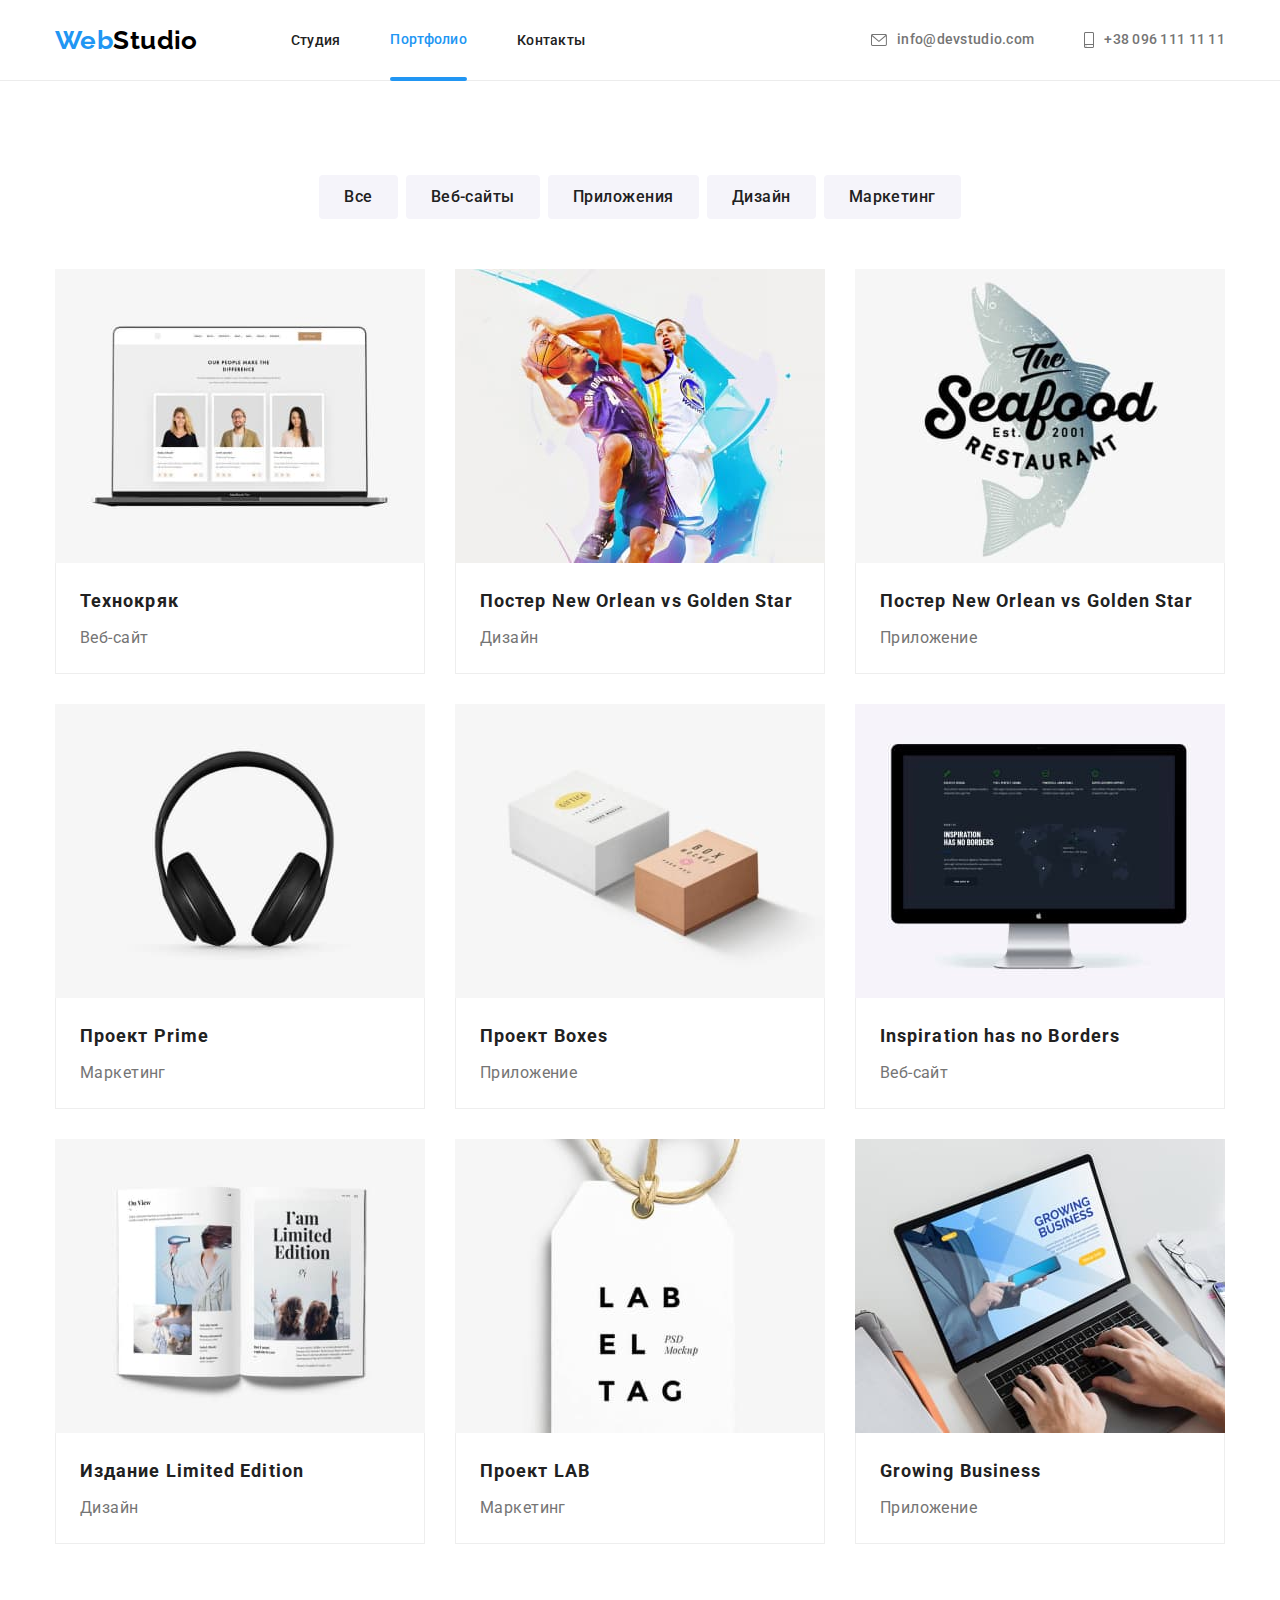
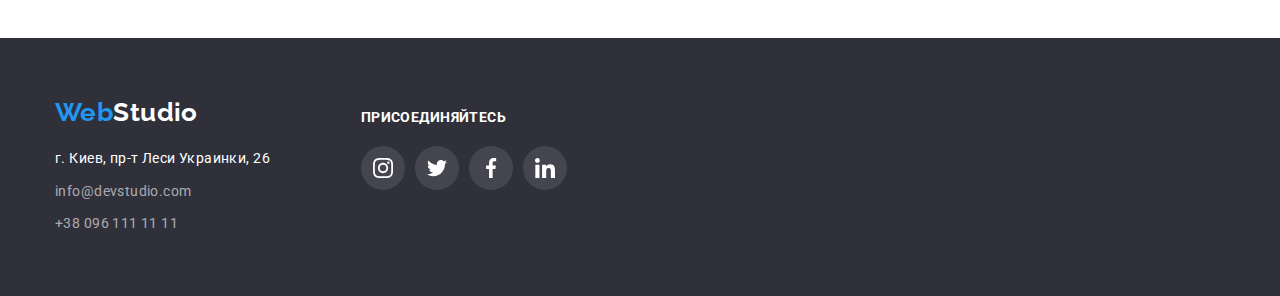
==== portfolio.html @ 16b224b0 "Скопійована домашня робота № 5" ====
<!DOCTYPE html>
<html lang="en">
<head>
    <meta charset="UTF-8">
    <meta http-equiv="X-UA-Compatible" content="IE=edge">
    <meta name="viewport" content="width=device-width, initial-scale=1.0">
    <title>Portfolio</title>
    <link rel="preconnect" href="https://fonts.googleapis.com">
    <link rel="preconnect" href="https://fonts.gstatic.com" crossorigin>
    <link href="https://fonts.googleapis.com/css2?family=Raleway:wght@700&family=Roboto:wght@400;500;700;900&display=swap"
          rel="stylesheet">
    <link rel="stylesheet" href="https://cdnjs.cloudflare.com/ajax/libs/modern-normalize/1.1.0/modern-normalize.min.css">
    <link rel="stylesheet" href="./css/styles.css">
</head>
<body>
    <!-- Шапка -->
    <Header class="header">
        <div class="container main-nav">
            <nav class="nav">
                <a href="./index.html" class="logo-accent">
                    Web<span class="logo-header">Studio</span>
                </a>
                <ul class="site-nav list">
                    <li class="item">
                        <a href="./index.html" class="link">Студия</a>
                    </li>
                    <li class="item">
                        <a href="" class="link current">Портфолио</a>
                    </li>
                    <li class="item">
                        <a href="" class="link">Контакты</a>
                    </li>
                </ul>
            </nav>
    
            <ul class="contacts list">
                <li class="item">
                    <a href="mailto:info@devstudio.com" class="contact link">
                        <svg class="contact-icon" aria-hidden="true" width="16" height="12">
                            <use href="./images/icons.svg#icon-envelope"></use>
                        </svg>
                        info@devstudio.com
                    </a>
                </li>
                <li class="item">
                    <a href="tel:+380961111111" class="contact link">
                        <svg class="contact-icon" aria-hidden="true" width="10" height="16">
                            <use href="./images/icons.svg#icon-smartphone"></use>
                        </svg>
                        +38 096 111 11 11
                    </a>
                </li>
            </ul>
        </div>
    </Header>

    <!-- Главное -->
    <main>
        <section class="projects-section">
           <div class="container">
                <h1 class="section-title-hidden">Проекты</h1>
                <ul class="radio-buttons list">
                    <li class="item">
                        <button type="button" class="radio-button">Все</button>
                    </li>
                    <li class="item">
                        <button type="button" class="radio-button">Веб-сайты</button>
                    </li>
                    <li class="item">
                        <button type="button" class="radio-button">Приложения</button>
                    </li>
                    <li class="item">
                        <button type="button" class="radio-button">Дизайн</button>
                    </li>
                    <li class="item">
                        <button type="button" class="radio-button">Маркетинг</button>
                    </li>
                </ul>
                <ul class="projects list">
                    <li class="item">
                        <a href="" class="link">
                            <div class="project-wrap">
                                <div class="project-overlay">
                                    <p class="project-overlay-description">
                                        Ресурс предлагает комплексные предложения с разным уровнем функционала и сервисов. Все это позволит 
                                        посетителю получить исчерпывающие сведения о компании или частном лице.
                                    </p>
                                </div>
                                <img src="./images/tehnokryak.jpg" alt="Фото сайта, на котором размещены фотографии трех людей" class="img">
                            </div>
                            <div class="project-description">
                                <H2 class="title">Технокряк</H2>
                                <p class="project">Веб-сайт</p>
                            </div>
                        </a>
                    </li>
                    <li class="item">
                        <a href="" class="link">
                            <div class="project-wrap">
                                <img src="./images/new-orlean-vs-golden-star.jpg" alt="Рисунок двух баскетболистов с мячом" class="img">
                                <div class="project-overlay">
                                    <p class="project-overlay-description">
                                        Ресурс предлагает комплексные предложения с разным уровнем функционала и сервисов. Все это позволит 
                                        посетителю получить исчерпывающие сведения о компании или частном лице.
                                    </p>
                                </div>
                            </div>
                            <div class="project-description">
                                <H2 class="title">Постер New Orlean vs Golden Star</H2>
                                <p class="project">Дизайн</p>
                            </div>
                        </a>
                    </li>
                    <li class="item">
                        <a href="" class="link">
                            <div class="project-wrap">
                                <img src="./images/seafood.jpg" alt="Логотип ресторана морепродуктов" class="img">
                                <div class="project-overlay">
                                    <p class="project-overlay-description">
                                        Ресурс предлагает комплексные предложения с разным уровнем функционала и сервисов. Все это позволит 
                                        посетителю получить исчерпывающие сведения о компании или частном лице.
                                    </p>
                                </div>
                            </div>
                            <div class="project-description">
                                <H2 class="title">Постер New Orlean vs Golden Star</H2>
                                <p class="project">Приложение</p>
                            </div>
                        </a>
                    </li>
                    <li class="item">
                        <a href="" class="link">
                            <div class="project-wrap">
                                <img src="./images/prime.jpg" alt="Наушники" class="img">
                                <div class="project-overlay">
                                    <p class="project-overlay-description">
                                        Ресурс предлагает комплексные предложения с разным уровнем функционала и сервисов. Все это позволит 
                                        посетителю получить исчерпывающие сведения о компании или частном лице.
                                    </p>
                                </div>
                            </div>
                            <div class="project-description">
                                <H2 class="title">Проект Prime</H2>
                                <p class="project">Маркетинг</p>
                            </div>
                        </a>
                    </li>
                    <li class="item">
                        <a href="" class="link">
                            <div class="project-wrap">
                                <img src="./images/boxes.jpg" alt="Две симпатичные коробки" class="img">
                                <div class="project-overlay">
                                    <p class="project-overlay-description">
                                        Ресурс предлагает комплексные предложения с разным уровнем функционала и сервисов. Все это позволит посетителю 
                                        получить исчерпывающие сведения о компании или частном лице.
                                    </p>
                                </div>
                            </div>
                            <div class="project-description">
                                <H2 class="title">Проект Boxes</H2>
                                <p class="project">Приложение</p>
                            </div>
                        </a>
                    </li>
                    <li class="item">
                        <a href="" class="link">
                            <div class="project-wrap">
                                <img src="./images/inspiration.jpg" alt="Монитор компьютера" class="img">
                                <div class="project-overlay">
                                    <p class="project-overlay-description">
                                        Ресурс предлагает комплексные предложения с разным уровнем функционала и сервисов. Все это позволит посетителю 
                                        получить исчерпывающие сведения о компании или частном лице.
                                    </p>
                                </div>
                            </div>
                            <div class="project-description">
                                <H2 class="title">Inspiration has no Borders</H2>
                                <p class="project">Веб-сайт</p>
                           </div>
                        </a>
                    </li>
                    <li class="item">
                        <a href="" class="link">
                            <div class="project-wrap">
                                <img src="./images/limited-edition.jpg" alt="Открытый журнал" class="img">
                                <div class="project-overlay">
                                    <p class="project-overlay-description">
                                        Ресурс предлагает комплексные предложения с разным уровнем функционала и сервисов. Все это позволит посетителю
                                        получить исчерпывающие сведения о компании или частном лице.
                                    </p>
                                </div>
                            </div>
                            <div class="project-description">
                                <H2 class="title">Издание Limited Edition</H2>
                                <p class="project">Дизайн</p>
                            </div>
                        </a>
                    </li>
                    <li class="item">
                        <a href="" class="link">
                            <div class="project-wrap">
                                <img src="./images/lab.jpg" alt="Бирка">
                                <div class="project-overlay">
                                    <p class="project-overlay-description">
                                        Ресурс предлагает комплексные предложения с разным уровнем функционала и сервисов. Все это позволит посетителю
                                        получить исчерпывающие сведения о компании или частном лице.
                                    </p>
                                </div>
                            </div>
                            <div class="project-description">
                                <H2 class="title">Проект LAB</H2>
                                <p class="project">Маркетинг</p>
                            </div>
                        </a>
                    </li>
                    <li class="item">
                        <a href="" class="link">
                            <div class="project-wrap">
                                <img src="./images/growing-business.jpg" alt="Работающий ноутбук и руки человека, который на нем работает">
                                <div class="project-overlay">
                                    <p class="project-overlay-description">
                                        Ресурс предлагает комплексные предложения с разным уровнем функционала и сервисов. Все это позволит посетителю
                                        получить исчерпывающие сведения о компании или частном лице.
                                    </p>
                                </div>
                            </div>
                            <div class="project-description">
                                <H2 class="title">Growing Business</H2>
                                <p class="project">Приложение</p>
                            </div>
                        </a>
                    </li>
                </ul>
           </div>
        </section>
    </main>   
    
    <!-- Подвал -->
    <footer class="footer">
        <div class="container">
            <div class="footer-contacts">
                <a href="" class="logo-accent">
                    Web<span class="logo-footer">Studio</span>
                </a>
                <address class="address">
                    <ul class="list">
                        <li class="address-item">
                            г. Киев, пр-т Леси Украинки, 26
                        </li>
                        <li class="address-item">
                            <a href="mailto:info@devstudio.com" class="link">info@devstudio.com</a>
                        </li>
                        <li class="address-item">
                            <a href="tel:+380961111111" class="link">+38 096 111 11 11</a>
                        </li>
                    </ul>
                </address>
            </div>
            <div class="join-us">
                <h2 class="title">
                    присоединяйтесь
                </h2>
                <ul class="list">
                    <li class="social-item">
                        <a class="social-link" href="#">
                            <svg class="social-icon" aria-label="Ссылка на Instagram" width="20" height="20">
                                <use href="./images/icons.svg#icon-instagram"></use>
                            </svg>
                        </a>
                    </li>
                    <li class="social-item">
                        <a class="social-link" href="#">
                            <svg class="social-icon" aria-label="Ссылка на Twitter" width="20" height="20">
                                <use href="./images/icons.svg#icon-twitter"></use>
                            </svg>
                        </a>
                    </li>
                    <li class="social-item">
                        <a class="social-link" href="#">
                            <svg class="social-icon" aria-label="Ссылка на Facebook" width="20" height="20">
                                <use href="./images/icons.svg#icon-facebook"></use>
                            </svg>
                        </a>
                    </li>
                    <li class="social-item">
                        <a class="social-link" href="#">
                            <svg class="social-icon" aria-label="Ссылка на Linkedin" width="20" height="20">
                                <use href="./images/icons.svg#icon-linkedin"></use>
                            </svg>
                        </a>
                    </li>
                </ul>
            </div>

        </div>
    </footer>
</body>
</html>
---- css/styles.css ----
:root { 
    --primary-color: #757575;
    --secondary-color: #212121;
    --accent-color: #2196F3;
    --background-primary-color: #2F303A;
    --background-secondary-color: #F5F4FA;
    --white-color: #ffffff;
    --font-family: Roboto;
}
*,
*::after,
*::before {
    box-sizing: border-box;
}
body {
    background-color: var(--white-color);
    color: var(--primary-color);
    font-family: var(--font-family), sana-serif;
    font-size: 14px;
    letter-spacing: 0.03em;
}
h1,
h2,
h3,
h4,
h5,
h6,
p {
    margin-top: 0;
}
.list {
    padding: 0;
    margin: 0;
    list-style: none;
}
.link {
    text-decoration: none;
    color: inherit;
}
img {
    display: block;
    max-width: 100%;
    height: auto;
}
address {
    font-style: normal;
}

/* Шапка */
.main-nav {
    display: flex;
    align-items: center;
}
.nav {
    display: flex;
    align-items: center;
}
.logo-accent {
    margin-right: 93px;
    color: var(--accent-color);
    font-family: Raleway;
    font-weight: 700;
    font-size: 26px;
    line-height: 1.1;
    text-decoration: none;
}
.logo-header {
    color: #000000;
}
.site-nav {
    display: flex;
    align-items: center;
}
.contacts {
    display: flex;
    align-items: center;
    margin-left: auto;
}
.site-nav .item + .item,
.contacts .item + .item{
    margin-left: 50px;
}
.site-nav .link,
.contacts .link {
    padding-top: 32px;
    padding-bottom: 32px;

    font-weight: 500;
    line-height: 1.14;
    letter-spacing: 0.02em;
}
.site-nav .link {
    color: var(--secondary-color);
    transition-property: color;
    transition-duration: 250ms;
    transition-timing-function: cubic-bezier(0.4, 0, 0.2, 1);
}
.current {
    position: relative;
    display: flex;
}
.current::after {
    content: '';  
    position: absolute;
    bottom: -1px;
    width: 100%;
    height: 4px;
    border-radius: 2px;  
    background-color: #2196F3;
} 
.contact-icon {
    margin-right: 10px;
    fill: var(--primary-color);
    transition-property: fill;
    transition-timing-function: cubic-bezier(0.4, 0, 0.2, 1);
    transition-duration: 250ms;
}
.contact.link {
    display: flex;
    align-items: center;
    color: var(--primary-color);
    transition-property: color;
    transition-timing-function: cubic-bezier(0.4, 0, 0.2, 1);
    transition-duration: 250ms;
}
.header .link:hover,
.header .link:focus,
.header .link.current {
    color: var(--accent-color);
}
.contact:hover .contact-icon,
.contact:focus .contact-icon {
    fill: var(--accent-color);
}
.header {
    border-bottom: 1px solid #ECECEC;
}

/* Главное */
.features-section,
.team-section,
.clients-section,
.projects-section {
    padding-top: 94px;
    padding-bottom: 94px;
}
.works-section {
    padding-bottom: 94px;
}
.container {
    margin-left: auto;
    margin-right: auto;
    padding-left: 15px;
    padding-right: 15px;
    width: 1200px;
}

/* Главный герой */
.hero-section {
    max-width: 1600px;
    height: 600px;
    margin-left: auto;
    margin-right: auto;
    padding-top: 200px;
    padding-bottom: 200px;
    text-align:center;

    background-color: var(--background-primary-color);  
    background-image:linear-gradient( 
        rgba(47, 48, 58, 0.4), 
        rgba(47, 48, 58, 0.4)),
        url(../images/hero-image.jpg);
    background-repeat: no-repeat;
    background-position: center;
    background-size: cover;
}
.hero-section .title {
    margin-top: 0;
    margin-bottom: 30px;
    
    color: var(--white-color);
    font-weight: 900;
    font-size: 44px;
    line-height: 1.36;
    letter-spacing: 0.06em;
    text-transform: uppercase;
}
.button {
    border-radius: 4px;
    padding: 10px 32px;
    min-width: 200px;
    border: solid transparent;
    
    color: #FFFFFF;
    background-color: var(--accent-color);
    font-family: inherit;
    font-weight: 700;
    font-size: 16px;
    line-height: 2;
    letter-spacing: 0.06em; 
    cursor: pointer;
}

/* Особенности */
.section-title-hidden {
    display: none;
}
.features,
.works,
.team {
    display: flex;
    flex-wrap: wrap;
}
.features .item:not(:last-child),
.works .item:not(:last-child),
.team .item:not(:last-child) {
    margin-right: 30px;
}
.features .item {
    width: calc((100% - 90px) / 4);
}
.feature-icon-wrapper {
    display: block;
    width: 270px;
    height: 120px;
    padding: 25px 100px;
    margin-bottom: 30px;
    border-radius: 4px;

    background: #F5F4FA;  
}
.section-title {
    margin-bottom: 50px;
    color: var(--secondary-color);
    font-weight: 700;
    font-size: 36px;
    line-height: 1.17;
    text-align: center;
}
.title {
    color: var(--secondary-color);
}
.features .title {
    margin-bottom: 10px;

    font-size: 14px;
    font-weight: 700;
    line-height: 1.14;
    text-transform: uppercase;
}
.features p {
    margin-bottom: 0;
    line-height: 24px;
}

/* Примеры работ */
.works .item {
    position: relative;
}
.works-type {
    display: flex;
    width: 100%;
    height: 70px;
    margin-bottom: 0;
    justify-content: center;
    align-items: center;
    position: absolute;
    left: 0;
    bottom: 0;
  
    font-size: 14px;
    font-weight: 700;
    text-transform: uppercase;
    color: #FFFFFF;
    background-color: rgba(47, 48, 58, 0.8);
}

/* Команда */
.team-section {
    /* max-width: 1600px; */
    margin-left: auto;
    margin-right: auto;

    background-color: #F5F4FA;
}
.team {
    font-size: 16px;
    line-height: 1.19;   
}
.team .item {
    box-shadow: 0 4px 4px rgba(0, 0, 0, 0.25);
    background-color: var(--white-color);
}
.team .title {  
    margin-top: 0;
    margin-bottom: 10px;

    font-size: 16px;
    font-weight: 500;
}
.team-member {
    padding-top: 30px;
    padding-bottom: 30px;
    text-align: center;
}
.team p {
    margin-bottom: 0;
}
.socials {
    display: flex;
    margin: 16px 32px 0;
    justify-content: space-between;
}
.social-link {
    display: block;
    width: 44px;
    height: 44px;
    padding: 12px;
    border-radius: 50%;  
    background-color: transparent;
    transition-property: background-color;
    transition-timing-function: cubic-bezier(0.4, 0, 0.2, 1);
    transition-duration: 250ms;
}
.social-icon {
    fill: #AFB1B8;
    transition-property: fill;
    transition-timing-function: cubic-bezier(0.4, 0, 0.2, 1);
    transition-duration: 250ms; 
}
.social-link:hover,
.social-link:focus {
    background-color: #2196F3;
}
.social-link:hover .social-icon,
.social-link:focus .social-icon{
    fill: var(--white-color);
}

/* Постоянные клиенты */
.clients {
    display: flex;
    flex-wrap: wrap;
}
.client-link {
    display: flex;
    width: 170px;
    height: 92px;
    justify-content: center;
    align-items: center;
    border: 1px solid #AFB1B8;
    border-radius: 4px;
    transition-property: border-color;
    transition-timing-function: cubic-bezier(0.4, 0, 0.2, 1);
    transition-duration: 250ms;  
}
.clients .item:not(:nth-child(6n)) {
    margin-right: 30px;
}
.clients .item:not(:nth-last-child(-n + 6)) {
    margin-bottom: 15px;
}
.client-icon {
    fill: #AFB1B8;
    transition-property: fill;
    transition-duration: 250ms;
    transition-timing-function: cubic-bezier(0.4, 0, 0.2, 1);
}
.client-link:hover,
.client-link:focus {
    border-color: var(--accent-color);
}
.client-link:hover .client-icon,
.client-link:focus .client-icon {
   fill: var(--accent-color);
}

/* Проекты */
.radio-buttons {
    display: flex;
    justify-content: center;
    margin-bottom: 50px;
}
.radio-buttons .item:not(:last-child) {
    margin-right: 8px;
}
.radio-button {
    border-radius: 4px;
    padding: 6px 22px;
    border: solid transparent;

    color: var(--secondary-color);
    background-color: var(--background-secondary-color);
    box-shadow: none;
    transition: color 250ms cubic-bezier(0.4, 0, 0.2, 1),
                background-color 250ms cubic-bezier(0.4, 0, 0.2, 1),
                box-shadow 250ms cubic-bezier(0.4, 0, 0.2, 1);
    font-family: inherit;
    font-weight: 500;
    font-size: 16px;
    line-height: 1.63;
    text-align: center;
    letter-spacing: 0.03em;
    cursor: pointer;
}
.radio-button:hover,
.radio-button:focus {
    color: var(--white-color);
    background-color: var(--accent-color);
    box-shadow: 0px 3px 1px rgba(0, 0, 0, 0.1), 0px 1px 2px rgba(0, 0, 0, 0.08), 0px 2px 2px rgba(0, 0, 0, 0.12);
}
.projects {
    display: flex;
    flex-wrap: wrap;
}
.projects .item {
    width: calc((100% - 60px) / 3); 
    box-shadow: none;
    transition: box-shadow 250ms cubic-bezier(0.4, 0, 0.2, 1);
}
.projects .item:not(:nth-child(3n)) {
    margin-right: 30px;
}
.projects .item:not(:nth-last-child(-n + 3)) {
    margin-bottom: 30px;
}
.projects .item:hover {
    box-shadow: 0px 1px 1px rgba(0, 0, 0, 0.12), 0px 4px 4px rgba(0, 0, 0, 0.06), 1px 4px 6px rgba(0, 0, 0, 0.16);
}
.project-wrap {
    position: relative;
    overflow: hidden;
}
.project-overlay {
    position: absolute;
    top: 0;
    left: 0;
    width: 100%;
    height: 100%;
    padding: 63px 24px;
    background-color: rgba(33, 150, 243, 0.9);
    transform: translateY(101%);
    transition: 400ms;
}
.projects .item:hover .project-overlay {
    transform: translateY(0);
}
.project-overlay-description {
    font-size: 18px;
    letter-spacing: 0.03em;
    color: #FFFFFF;
    line-height: 28px;
}
.project-description {
    padding: 20px 24px;
    border-right: 1px solid #EEEEEE;
    border-bottom: 1px solid #EEEEEE;
    border-left: 1px solid #EEEEEE;
}
.projects .title{
    margin-bottom: 4px;
    
    font-weight: 700;
    font-size: 18px;
    line-height: 2;
    letter-spacing: 0.06em;
}
.project {
    margin-bottom: 0;
    
    color: var(--primary-color);
    font-size: 16px;
    line-height: 1.88;
}

/* Подвал */
.footer {
    padding-top: 60px;
    padding-bottom: 60px;

    background-color: var(--background-primary-color);
}
.footer .container {
    display: flex;
}
.logo-footer {
    color: var(--white-color);
}
.footer .list {
    color: var(--white-color);
    line-height: 1.7;
}
.footer .link {
    color: rgba(255, 255, 255, 0.6);
    transition-property: color;
    transition-duration: 250ms;
    transition-timing-function: cubic-bezier(0.4, 0, 0.2, 1);
}
.footer .address-item:not(:last-child) {
    margin-bottom: 9px;
}
.address {
    margin-top: 20px;
}
.footer .link:hover,
.footer .link:focus {
    color: var(--accent-color);
}
.join-us {
    margin-top: 12px;
    margin-left: 70px;
}
.join-us .title {
    margin-bottom: 20px;

    color: var(--white-color);
    font-size: 14px;
    font-weight: 700;
    line-height: 1.14;
    text-transform: uppercase;
}
.join-us .list {
    display: flex;
    justify-content: space-between;
}
.footer .social-item+.social-item {
    margin-left: 10px;
}
.footer .social-link {
    display: block;
    width: 44px;
    height: 44px;
    padding: 12px;
    border-radius: 50%;
    
    background-color: rgba(255, 255, 255, 0.1);
    transition-property: background-color;
    transition-timing-function: cubic-bezier(0.4, 0, 0.2, 1);
    transition-duration: 250ms;   
}
.footer .social-icon {
    fill: var(--white-color);
}
.footer .social-link:hover,
.footer .social-link:focus {
    background-color: var(--accent-color)
}

/* Модальное окно */
.backdrop {
    position: fixed;
    top: 0;
    left: 0;

    width: 100%;
    height: 100%;

    background-color: rgba(0, 0, 0, 0.2);
    
    opacity: 1;
    visibility: visible;
    transition: opacity 400ms cubic-bezier(0.4, 0, 0.2, 1), visibility 400ms cubic-bezier(0.4, 0, 0.2, 1);
}
.backdrop.is-hidden {
    opacity: 0;
    visibility: hidden;
    pointer-events: none;
}
.backdrop.is-hidden .modal {
    transform: translate(-50%, -50%) scale(1.1);
}
.modal {
    position: absolute;
    top: 50%;
    left: 50%;
    
    min-width: 528px;
    min-height: 581px;
    border-radius: 4px;

    background-color: #FFFFFF;
    box-shadow: 0px 1px 3px rgba(0, 0, 0, 0.12), 0px 1px 1px rgba(0, 0, 0, 0.14), 0px 2px 1px rgba(0, 0, 0, 0.2);
    
    transform: translate(-50%, -50%) scale(1);
    transition: transform 400ms cubic-bezier(0.4, 0, 0.2, 1);
}
.button-close {
    display: flex;
    justify-content: center;
    align-items: center;

    width: 30px;
    height: 30px;
    margin-top: 8px;
    margin-right: 8px;
    margin-bottom: auto;
    margin-left: auto;
    border: 1px solid rgba(0, 0, 0, 0.1);
    border-radius: 50%;
    background-color: var(--white-color);
}
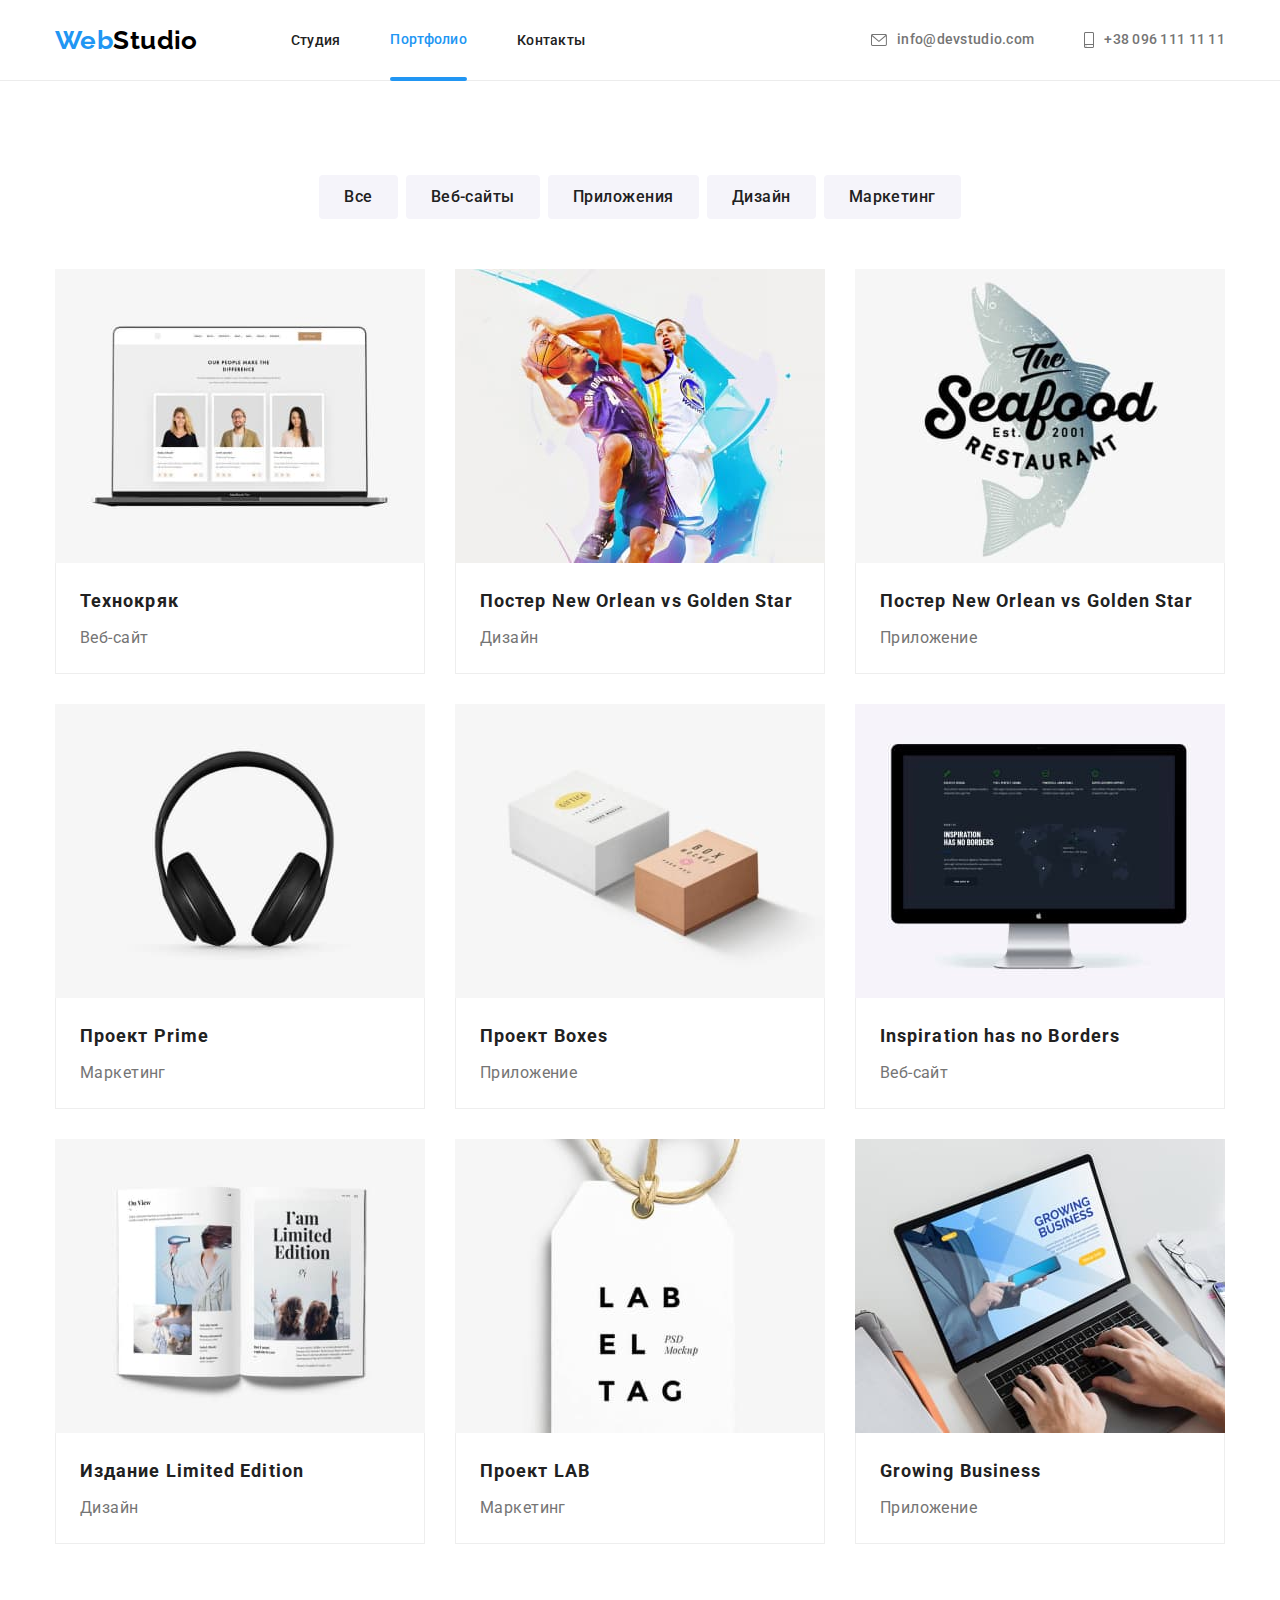
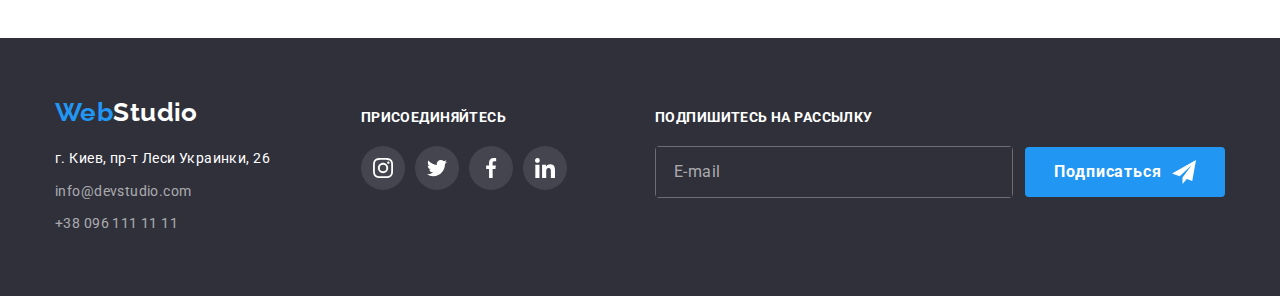
==== commit 147455e7: "Виконана розмітка і оформлення форм згідно домашньої роботи № 6" ====
--- a/portfolio.html
+++ b/portfolio.html
@@ -291,6 +291,24 @@
                     </li>
                 </ul>
             </div>
+            <div class="subscription">
+                <h2 class="title">
+                    Подпишитесь на рассылку
+                </h2>
+                <form class="subscription-form">
+                    <label class="subscription-field">
+                        <input type="email" name="email" placeholder="E-mail" class="subscription-input">
+                    </label>
+                    <label class="subscription-submit">
+                        <button type="submit" class="button">
+                            Подписаться
+                            <svg aria-hidden="true" width="24" height="24" class="subscription-icon">
+                                <use href="./images/icons.svg#icon-send"></use>
+                            </svg>
+                        </button>
+                    </label>
+                </form>
+            </div>
 
         </div>
     </footer>
--- a/css/styles.css
+++ b/css/styles.css
@@ -5,6 +5,7 @@
     --background-primary-color: #2F303A;
     --background-secondary-color: #F5F4FA;
     --white-color: #ffffff;
+    --black-color: #000000;
     --font-family: Roboto;
 }
 *,
@@ -185,10 +186,12 @@
     letter-spacing: 0.06em;
     text-transform: uppercase;
 }
-.button {
+.button { 
+    min-width: 200px;
+    min-height: 50px;
     border-radius: 4px;
-    padding: 10px 32px;
-    min-width: 200px;
+    align-items: center;
+    text-align: center;
     border: solid transparent;
     
     color: #FFFFFF;
@@ -204,6 +207,7 @@
 /* Особенности */
 .section-title-hidden {
     display: none;
+    /* appearance: none; */
 }
 .features,
 .works,
@@ -510,7 +514,8 @@
     margin-top: 12px;
     margin-left: 70px;
 }
-.join-us .title {
+.join-us .title,
+.subscription .title {
     margin-bottom: 20px;
 
     color: var(--white-color);
@@ -545,6 +550,45 @@
 .footer .social-link:focus {
     background-color: var(--accent-color)
 }
+.subscription {
+    display: block;
+    margin-top: 12px;
+    margin-left: auto;
+}
+.subscription-form {
+    display: flex;
+    align-items: center;
+}
+.subscription-field {
+    min-width: 358px;
+    min-height: 50px;
+    margin-right: 12px;
+    border: 1px solid rgba(255, 255, 255, 0.3);
+    border-radius: 4px;
+}
+.subscription-input {
+    width: 100%;
+    padding: 15px 16px;
+    border-color: transparent;
+    background-color: var(--background-primary-color);
+   
+    font-family: inherit;
+    font-size: inherit;
+}
+.subscription-input::placeholder {
+    font-size: 16px;
+    line-height: 1.25;  
+    letter-spacing: 0.03em;
+    color: rgba(255, 255, 255, 0.6);
+}
+.subscription-submit > .button {
+    display: flex;
+    justify-content: center;  
+}
+.subscription-icon {
+    fill: var(--white-color);
+    margin-left: 10px;
+}
 
 /* Модальное окно */
 .backdrop {
@@ -577,6 +621,7 @@
     min-width: 528px;
     min-height: 581px;
     border-radius: 4px;
+    padding: 40px;
 
     background-color: #FFFFFF;
     box-shadow: 0px 1px 3px rgba(0, 0, 0, 0.12), 0px 1px 1px rgba(0, 0, 0, 0.14), 0px 2px 1px rgba(0, 0, 0, 0.2);
@@ -584,18 +629,141 @@
     transform: translate(-50%, -50%) scale(1);
     transition: transform 400ms cubic-bezier(0.4, 0, 0.2, 1);
 }
+.modal-form {
+    width: 100%;
+}
 .button-close {
-    display: flex;
-    justify-content: center;
-    align-items: center;
+    position: absolute;
+    top: 8px;
+    right: 8px;
 
     width: 30px;
     height: 30px;
-    margin-top: 8px;
-    margin-right: 8px;
-    margin-bottom: auto;
-    margin-left: auto;
+    justify-content: center;
+    align-items: center;
     border: 1px solid rgba(0, 0, 0, 0.1);
     border-radius: 50%;
+    
     background-color: var(--white-color);
+    fill: var(--black-color);
+    transition-property: fill;
+    transition-timing-function: cubic-bezier(0.4, 0, 0.2, 1);
+    transition-duration: 250ms;
+}
+.button-close:hover,
+.button-close:focus {
+    fill: var(--accent-color);
+    cursor: pointer;
+}
+.modal-title {
+    margin-bottom: 12px;
+
+    font-size: 20px;
+    text-align: center;
+    letter-spacing: 0.03em;
+    color: var(--secondary-color);
+}
+.form-field {
+    position: relative;   
+}
+.input-name {
+    display: block;
+    margin-bottom: 4px;
+    font-size: 12px;
+    line-height: 1.17;    
+    letter-spacing: 0.01em;
+    color: var(--primary-color)
+}
+.form-input,
+.form-textarea {
+    display: block;   
+    width: 100%;
+    font-family: inherit;
+    font-size: inherit;
+    border: 1px solid rgba(33, 33, 33, 0.2);
+    border-radius: 4px;
+
+    transition-property: border-color;
+    transition-timing-function: cubic-bezier(0.4, 0, 0.2, 1);
+    transition-duration: 250ms;
+}
+.modal-icon {
+    position: absolute;
+    bottom: 11px;
+    left: 12px;
+    
+    fill: #212121;;
+    transition-property: fill;
+    transition-timing-function: cubic-bezier(0.4, 0, 0.2, 1);
+    transition-duration: 250ms;
+}
+.form-input {
+    min-height: 40px; 
+    padding: 12px 16px 12px 42px; 
+    margin-bottom: 10px;    
+}
+.form-textarea {
+    height: 120px;
+    resize: none;
+    padding: 12px 16px;
+    margin-bottom: 20px;
+}
+.form-textarea::placeholder {
+    font-weight: 400;
+    font-size: 14px;
+    line-height: 1.14;
+    letter-spacing: 0.01em;     
+    color: rgba(117, 117, 117, 0.5);
+}
+.form-field:focus-within .modal-icon,
+.form-field:hover .modal-icon {
+    fill: var(--accent-color);
+}
+.form-field:focus-within .form-input,
+.form-field:hover .form-input,
+.form-field:focus-within .form-textarea,
+.form-field:hover .form-textarea {
+    border-color: var(--accent-color);
+    cursor: pointer;
+}
+.checkbox-label {
+    display: flex;
+    align-items: center;
+    margin-bottom: 30px;      
+    font-size: 14px;
+    line-height: 1.7;
+    letter-spacing: 0.03em;  
+}
+.checkbox {
+    position: absolute;
+    appearance: none;
+    -webkit-appearance: none;
+    -moz-appearance: none;
+}
+.checkbox:not(:checked) ~ .checked-icon {
+    display: none;
+}
+.checkbox:not(:checked) + .non-checked-icon {
+    display: inline-block;
+    width: 16px;
+    height: 15px;
+    margin-right: 7px;
+    border: 2px solid var(--secondary-color);
+    border-radius: 2px;
+}
+.checkbox:checked ~ .checked-icon {
+    margin-right: 7px;
+    border-radius: 2px;
+    background-color: var(--accent-color);
+    fill: var(--white-color);
+}
+.checkbox:checked + .non-checked-icon {
+    display: none;
+}
+.agreement-ref {
+    color: var(--accent-color);
+}
+.form-submit {
+    display: flex;
+    justify-content: center;
 }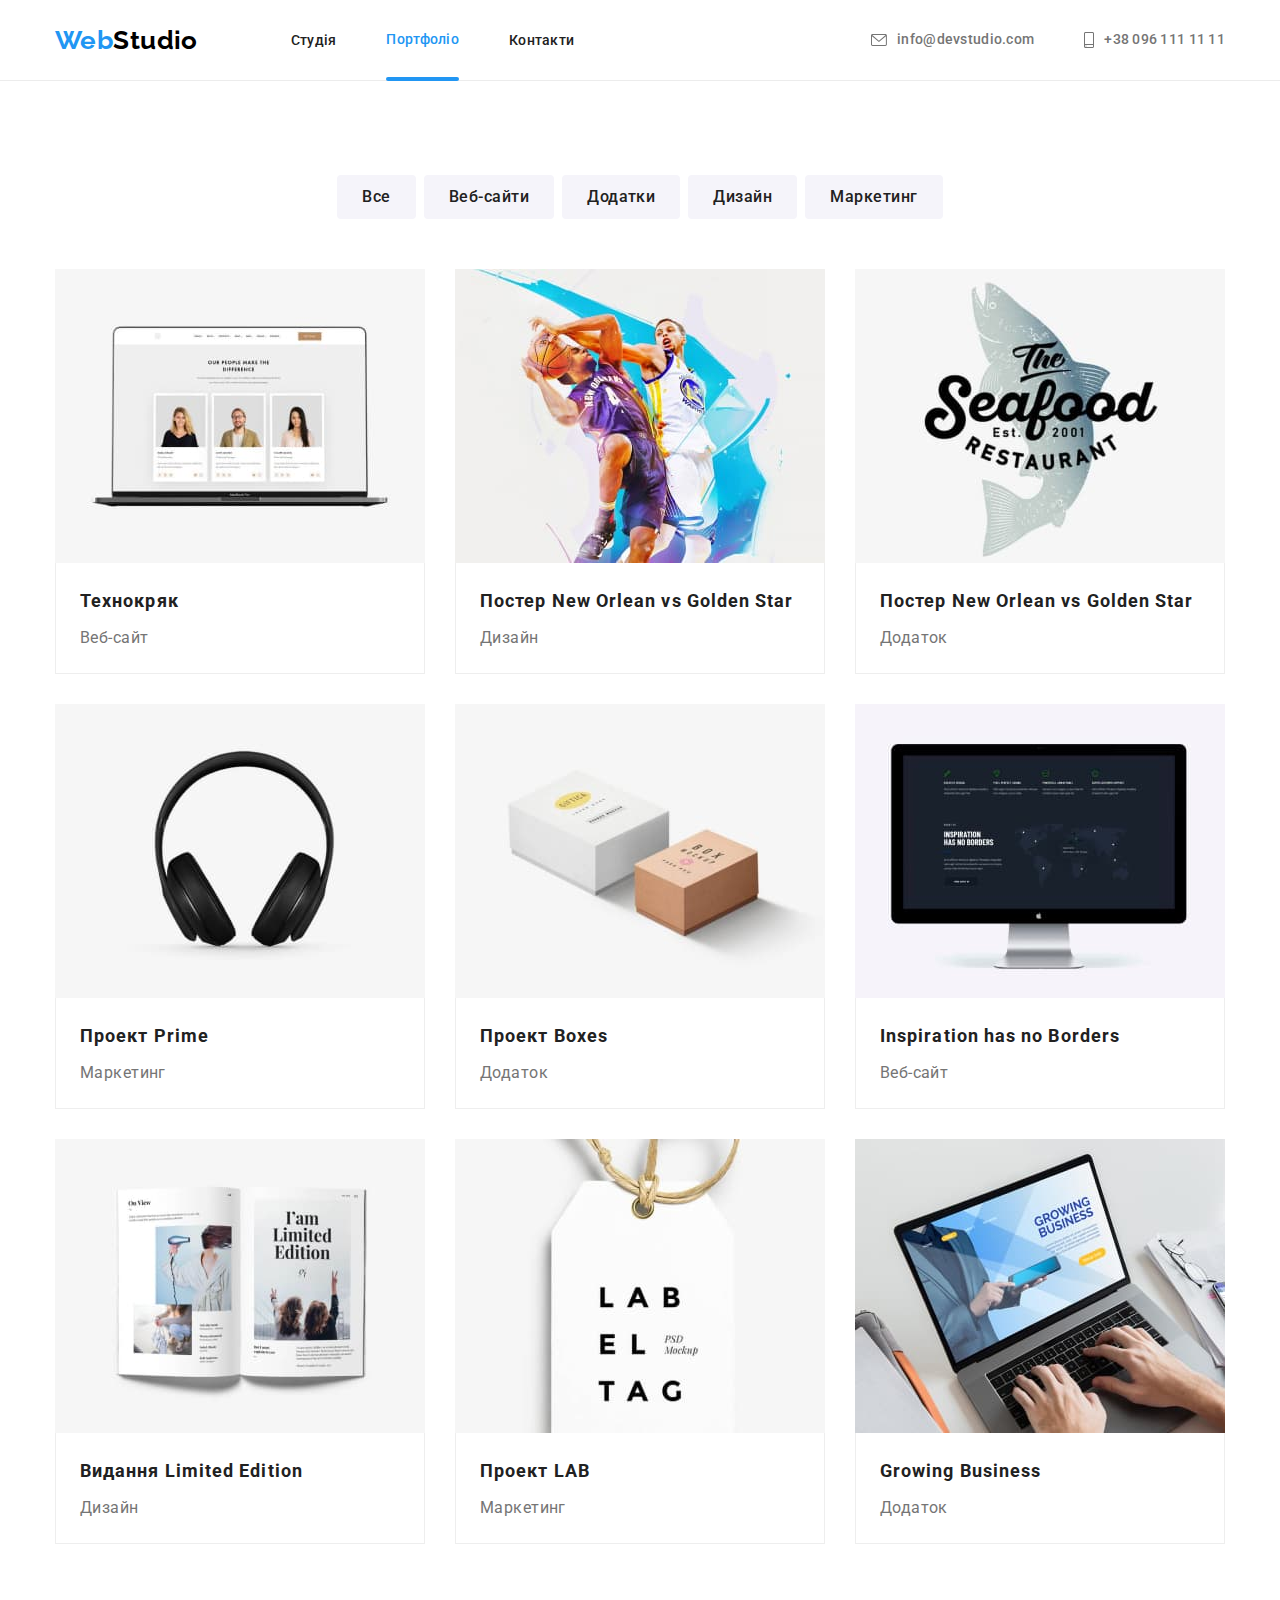
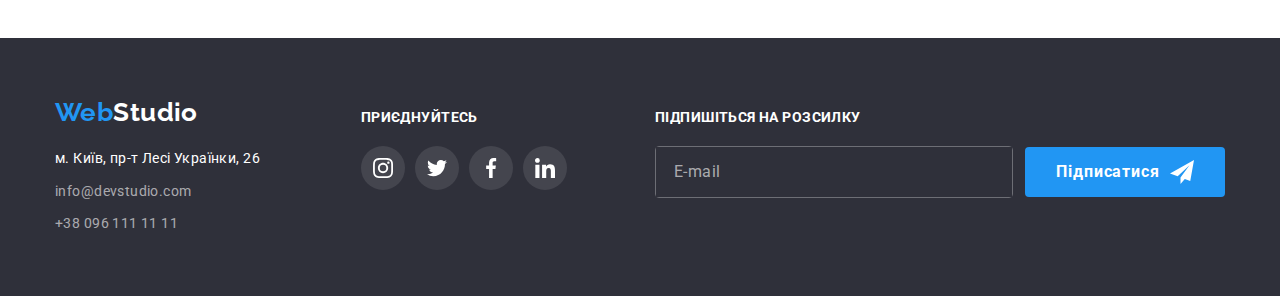
==== commit 4f03560d: "Перекладено українською мовою" ====
--- a/portfolio.html
+++ b/portfolio.html
@@ -22,13 +22,13 @@
                 </a>
                 <ul class="site-nav list">
                     <li class="item">
-                        <a href="./index.html" class="link">Студия</a>
-                    </li>
-                    <li class="item">
-                        <a href="" class="link current">Портфолио</a>
-                    </li>
-                    <li class="item">
-                        <a href="" class="link">Контакты</a>
+                        <a href="./index.html" class="link">Студія</a>
+                    </li>
+                    <li class="item">
+                        <a href="" class="link current">Портфоліо</a>
+                    </li>
+                    <li class="item">
+                        <a href="" class="link">Контакти</a>
                     </li>
                 </ul>
             </nav>
@@ -58,16 +58,16 @@
     <main>
         <section class="projects-section">
            <div class="container">
-                <h1 class="section-title-hidden">Проекты</h1>
+                <h1 class="section-title-hidden">Проекти</h1>
                 <ul class="radio-buttons list">
                     <li class="item">
                         <button type="button" class="radio-button">Все</button>
                     </li>
                     <li class="item">
-                        <button type="button" class="radio-button">Веб-сайты</button>
-                    </li>
-                    <li class="item">
-                        <button type="button" class="radio-button">Приложения</button>
+                        <button type="button" class="radio-button">Веб-сайти</button>
+                    </li>
+                    <li class="item">
+                        <button type="button" class="radio-button">Додатки</button>
                     </li>
                     <li class="item">
                         <button type="button" class="radio-button">Дизайн</button>
@@ -82,8 +82,8 @@
                             <div class="project-wrap">
                                 <div class="project-overlay">
                                     <p class="project-overlay-description">
-                                        Ресурс предлагает комплексные предложения с разным уровнем функционала и сервисов. Все это позволит 
-                                        посетителю получить исчерпывающие сведения о компании или частном лице.
+                                        Ресурс пропонує комплексні пропозиції з різним рівнем функціоналу та сервісів. Все це дозволить відвідувачу отримати
+                                        вичерпні відомості про компанію чи приватну особу.
                                     </p>
                                 </div>
                                 <img src="./images/tehnokryak.jpg" alt="Фото сайта, на котором размещены фотографии трех людей" class="img">
@@ -100,8 +100,8 @@
                                 <img src="./images/new-orlean-vs-golden-star.jpg" alt="Рисунок двух баскетболистов с мячом" class="img">
                                 <div class="project-overlay">
                                     <p class="project-overlay-description">
-                                        Ресурс предлагает комплексные предложения с разным уровнем функционала и сервисов. Все это позволит 
-                                        посетителю получить исчерпывающие сведения о компании или частном лице.
+                                        Ресурс пропонує комплексні пропозиції з різним рівнем функціоналу та сервісів. Все це дозволить відвідувачу отримати
+                                        вичерпні відомості про компанію чи приватну особу.
                                     </p>
                                 </div>
                             </div>
@@ -117,14 +117,14 @@
                                 <img src="./images/seafood.jpg" alt="Логотип ресторана морепродуктов" class="img">
                                 <div class="project-overlay">
                                     <p class="project-overlay-description">
-                                        Ресурс предлагает комплексные предложения с разным уровнем функционала и сервисов. Все это позволит 
-                                        посетителю получить исчерпывающие сведения о компании или частном лице.
+                                        Ресурс пропонує комплексні пропозиції з різним рівнем функціоналу та сервісів. Все це дозволить відвідувачу отримати
+                                        вичерпні відомості про компанію чи приватну особу.
                                     </p>
                                 </div>
                             </div>
                             <div class="project-description">
                                 <H2 class="title">Постер New Orlean vs Golden Star</H2>
-                                <p class="project">Приложение</p>
+                                <p class="project">Додаток</p>
                             </div>
                         </a>
                     </li>
@@ -134,8 +134,8 @@
                                 <img src="./images/prime.jpg" alt="Наушники" class="img">
                                 <div class="project-overlay">
                                     <p class="project-overlay-description">
-                                        Ресурс предлагает комплексные предложения с разным уровнем функционала и сервисов. Все это позволит 
-                                        посетителю получить исчерпывающие сведения о компании или частном лице.
+                                        Ресурс пропонує комплексні пропозиції з різним рівнем функціоналу та сервісів. Все це дозволить відвідувачу отримати
+                                        вичерпні відомості про компанію чи приватну особу.
                                     </p>
                                 </div>
                             </div>
@@ -151,14 +151,14 @@
                                 <img src="./images/boxes.jpg" alt="Две симпатичные коробки" class="img">
                                 <div class="project-overlay">
                                     <p class="project-overlay-description">
-                                        Ресурс предлагает комплексные предложения с разным уровнем функционала и сервисов. Все это позволит посетителю 
-                                        получить исчерпывающие сведения о компании или частном лице.
+                                        Ресурс пропонує комплексні пропозиції з різним рівнем функціоналу та сервісів. Все це дозволить відвідувачу отримати
+                                        вичерпні відомості про компанію чи приватну особу.
                                     </p>
                                 </div>
                             </div>
                             <div class="project-description">
                                 <H2 class="title">Проект Boxes</H2>
-                                <p class="project">Приложение</p>
+                                <p class="project">Додаток</p>
                             </div>
                         </a>
                     </li>
@@ -168,8 +168,8 @@
                                 <img src="./images/inspiration.jpg" alt="Монитор компьютера" class="img">
                                 <div class="project-overlay">
                                     <p class="project-overlay-description">
-                                        Ресурс предлагает комплексные предложения с разным уровнем функционала и сервисов. Все это позволит посетителю 
-                                        получить исчерпывающие сведения о компании или частном лице.
+                                        Ресурс пропонує комплексні пропозиції з різним рівнем функціоналу та сервісів. Все це дозволить відвідувачу отримати
+                                        вичерпні відомості про компанію чи приватну особу.
                                     </p>
                                 </div>
                             </div>
@@ -185,13 +185,13 @@
                                 <img src="./images/limited-edition.jpg" alt="Открытый журнал" class="img">
                                 <div class="project-overlay">
                                     <p class="project-overlay-description">
-                                        Ресурс предлагает комплексные предложения с разным уровнем функционала и сервисов. Все это позволит посетителю
-                                        получить исчерпывающие сведения о компании или частном лице.
-                                    </p>
-                                </div>
-                            </div>
-                            <div class="project-description">
-                                <H2 class="title">Издание Limited Edition</H2>
+                                        Ресурс пропонує комплексні пропозиції з різним рівнем функціоналу та сервісів. Все це дозволить відвідувачу отримати
+                                        вичерпні відомості про компанію чи приватну особу.
+                                    </p>
+                                </div>
+                            </div>
+                            <div class="project-description">
+                                <H2 class="title">Видання Limited Edition</H2>
                                 <p class="project">Дизайн</p>
                             </div>
                         </a>
@@ -202,8 +202,8 @@
                                 <img src="./images/lab.jpg" alt="Бирка">
                                 <div class="project-overlay">
                                     <p class="project-overlay-description">
-                                        Ресурс предлагает комплексные предложения с разным уровнем функционала и сервисов. Все это позволит посетителю
-                                        получить исчерпывающие сведения о компании или частном лице.
+                                        Ресурс пропонує комплексні пропозиції з різним рівнем функціоналу та сервісів. Все це дозволить відвідувачу отримати
+                                        вичерпні відомості про компанію чи приватну особу.
                                     </p>
                                 </div>
                             </div>
@@ -219,14 +219,14 @@
                                 <img src="./images/growing-business.jpg" alt="Работающий ноутбук и руки человека, который на нем работает">
                                 <div class="project-overlay">
                                     <p class="project-overlay-description">
-                                        Ресурс предлагает комплексные предложения с разным уровнем функционала и сервисов. Все это позволит посетителю
-                                        получить исчерпывающие сведения о компании или частном лице.
+                                        Ресурс пропонує комплексні пропозиції з різним рівнем функціоналу та сервісів. Все це дозволить відвідувачу отримати
+                                        вичерпні відомості про компанію чи приватну особу.
                                     </p>
                                 </div>
                             </div>
                             <div class="project-description">
                                 <H2 class="title">Growing Business</H2>
-                                <p class="project">Приложение</p>
+                                <p class="project">Додаток</p>
                             </div>
                         </a>
                     </li>
@@ -245,7 +245,7 @@
                 <address class="address">
                     <ul class="list">
                         <li class="address-item">
-                            г. Киев, пр-т Леси Украинки, 26
+                            м. Київ, пр-т Лесі Українки, 26
                         </li>
                         <li class="address-item">
                             <a href="mailto:info@devstudio.com" class="link">info@devstudio.com</a>
@@ -258,7 +258,7 @@
             </div>
             <div class="join-us">
                 <h2 class="title">
-                    присоединяйтесь
+                    приєднуйтесь
                 </h2>
                 <ul class="list">
                     <li class="social-item">
@@ -293,7 +293,7 @@
             </div>
             <div class="subscription">
                 <h2 class="title">
-                    Подпишитесь на рассылку
+                    Підпишіться на розсилку
                 </h2>
                 <form class="subscription-form">
                     <label class="subscription-field">
@@ -301,7 +301,7 @@
                     </label>
                     <label class="subscription-submit">
                         <button type="submit" class="button">
-                            Подписаться
+                            Підписатися
                             <svg aria-hidden="true" width="24" height="24" class="subscription-icon">
                                 <use href="./images/icons.svg#icon-send"></use>
                             </svg>
